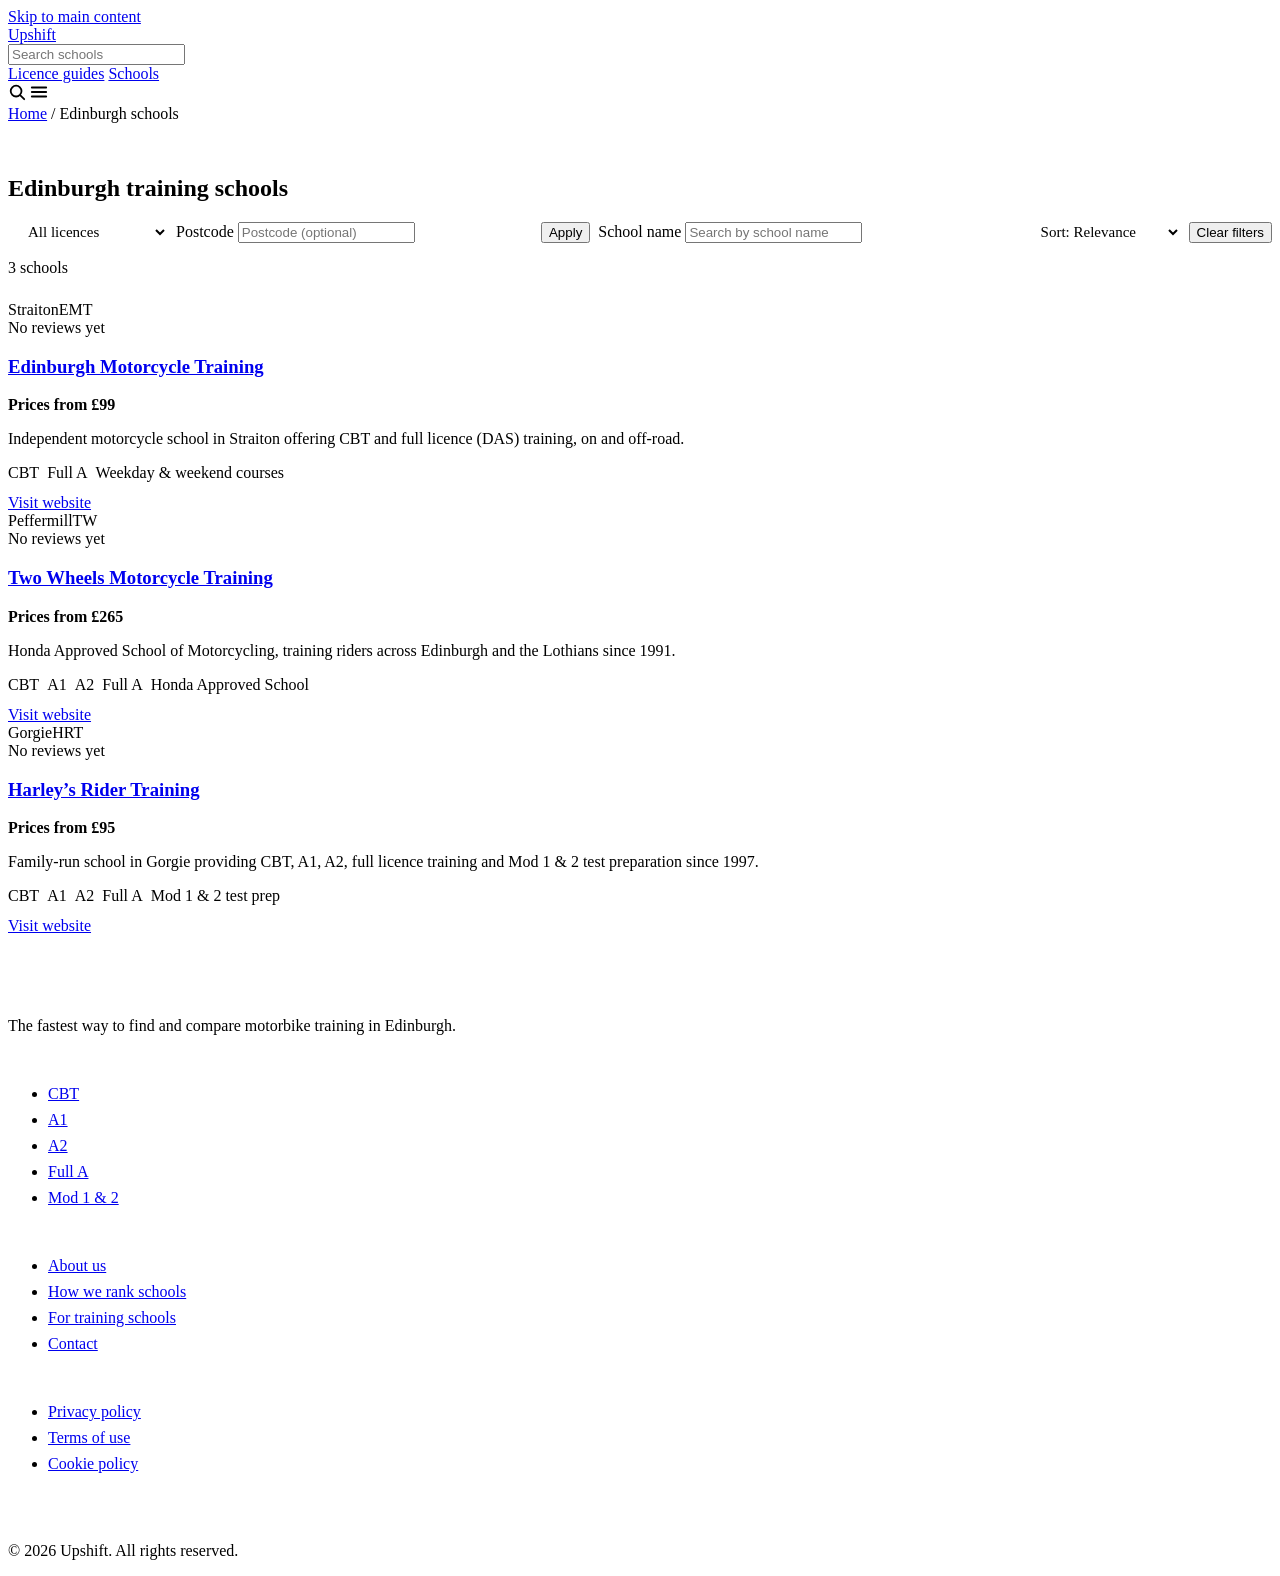
==== schools.html @ fca2af29 "Apply e-commerce/NNG UX audit fixes: prices, nav label, CTAs Full pass comparing every page against " ====
<!DOCTYPE html>
<html lang="en">
<head>
<meta charset="UTF-8">
<meta name="viewport" content="width=device-width, initial-scale=1">
<title>Edinburgh motorbike training schools — Upshift</title>
<meta name="description" content="Compare every CBT, A1, A2 and Full A motorcycle course in Edinburgh. Filter by licence, postcode or school name — real schools, real prices.">
<link rel="icon" href="favicon.svg" type="image/svg+xml">
<link rel="canonical" href="https://getonbikes.vercel.app/schools.html">
<meta property="og:type" content="website">
<meta property="og:site_name" content="Upshift">
<meta property="og:title" content="Edinburgh motorbike training schools — Upshift">
<meta property="og:description" content="Compare every CBT, A1, A2 and Full A motorcycle course in Edinburgh. Filter by licence, postcode or school name — real schools, real prices.">
<meta property="og:url" content="https://getonbikes.vercel.app/schools.html">
<meta property="og:image" content="https://getonbikes.vercel.app/og-image.png">
<meta name="twitter:card" content="summary_large_image">
<meta name="twitter:title" content="Edinburgh motorbike training schools — Upshift">
<meta name="twitter:description" content="Compare every CBT, A1, A2 and Full A motorcycle course in Edinburgh. Filter by licence, postcode or school name — real schools, real prices.">
<meta name="twitter:image" content="https://getonbikes.vercel.app/og-image.png">
<link rel="stylesheet" href="css/style.css">
<style>
  .filter-bar { display: flex; align-items: center; gap: 8px; flex-wrap: wrap; }
  .filter-bar__licence, .filter-bar__sort { min-width: 160px; }
  .filter-bar__licence select, .filter-bar__sort select {
    width: 100%;
    height: 100%;
    border: none;
    background: transparent;
    padding: 0 16px;
    font-size: 0.9375rem;
    font-family: inherit;
    color: var(--text);
    outline: none;
  }
  .filter-bar__name { flex: 1; min-width: 200px; margin: 0; }
  .postcode-form { display: flex; align-items: center; gap: 8px; flex: 1; min-width: 240px; }
  .postcode-form .hero-search { flex: 1; }
  .field-error { color: var(--text-2); font-size: 0.8125rem; margin-top: 8px; }
  .chips-row { display: flex; flex-wrap: wrap; gap: 8px; margin: 14px 0 0; }
  .chips-row[hidden] { display: none; }
  .filter-chip {
    display: inline-flex;
    align-items: center;
    gap: 6px;
    background: var(--off);
    border: 1px solid var(--border);
    border-radius: var(--radius-pill);
    font-size: 0.8125rem;
    color: var(--text-2);
    padding: 4px 8px 4px 12px;
  }
  .filter-chip button {
    border: none;
    background: none;
    padding: 0;
    margin: 0;
    font-size: 1rem;
    line-height: 1;
    cursor: pointer;
    color: var(--text-2);
    font-family: inherit;
  }
  .filter-chip button:hover { color: var(--text); }
  .loading-indicator { color: var(--text-3); }
  .loading-indicator[hidden] { display: none; }
  .card-distance { font-size: 0.8125rem; color: var(--green); font-weight: 600; margin: 4px 0 0; }
  .card-distance--unavailable { color: var(--text-3); font-weight: 400; }
  .card-price { font-size: 1rem; font-weight: 700; color: var(--text); margin: 2px 0 0; }
</style>
</head>
<body>
<a href="#main-content" class="skip-link">Skip to main content</a>

<header class="navbar">
  <div class="container navbar__inner">
    <a href="index.html" class="navbar__logo"><span class="accent">Up</span>shift</a>

    <input type="checkbox" id="nav-search-toggle" class="navbar__toggle-checkbox" hidden>
    <input type="checkbox" id="nav-menu-toggle" class="navbar__toggle-checkbox" hidden>

    <div class="navbar-search navbar__search">
      <input type="text" class="navbar-search__input" id="nav-search-input" placeholder="Search schools" aria-label="Search schools">
    </div>

    <nav class="navbar__links">
      <a href="pages/licence-guide.html">Licence guides</a>
      <a href="schools.html">Schools</a>
    </nav>

    <div class="navbar__mobile-icons">
      <label for="nav-search-toggle" class="navbar__icon-btn" aria-label="Search"><svg width="18" height="18" viewBox="0 0 20 20" fill="none" stroke="currentColor" stroke-width="2" stroke-linecap="round"><circle cx="9" cy="9" r="6"></circle><line x1="14" y1="14" x2="18" y2="18"></line></svg></label>
      <label for="nav-menu-toggle" class="navbar__icon-btn" aria-label="Menu"><svg width="18" height="18" viewBox="0 0 20 20" fill="none" stroke="currentColor" stroke-width="2" stroke-linecap="round"><line x1="2" y1="5" x2="18" y2="5"></line><line x1="2" y1="10" x2="18" y2="10"></line><line x1="2" y1="15" x2="18" y2="15"></line></svg></label>
    </div>
  </div>
</header>

<main id="main-content">

<div class="breadcrumb">
  <div class="container">
    <a href="index.html">Home</a> / Edinburgh schools
  </div>
</div>

<section style="padding: 32px 0 0;">
  <div class="container">
    <h1>Edinburgh training schools</h1>

    <div class="filter-bar" style="margin-top:20px;">
      <div class="hero-search filter-bar__licence">
        <select id="filter-licence" aria-label="Filter by licence">
          <option value="">All licences</option>
          <option value="cbt">CBT</option>
          <option value="a1">A1</option>
          <option value="a2">A2</option>
          <option value="full-a">Full A</option>
        </select>
      </div>

      <form class="postcode-form" id="postcode-form" autocomplete="off">
        <div class="hero-search">
          <label for="filter-postcode" class="sr-only">Postcode</label>
          <input type="text" class="hero-search__input" id="filter-postcode" placeholder="Postcode (optional)">
        </div>
        <button type="submit" class="btn btn--outline btn--sm">Apply</button>
      </form>

      <div class="hero-search filter-bar__name">
        <label for="filter-name" class="sr-only">School name</label>
        <input type="text" class="hero-search__input" id="filter-name" placeholder="Search by school name">
      </div>

      <div class="hero-search filter-bar__sort">
        <select id="filter-sort" aria-label="Sort by">
          <option value="relevance">Sort: Relevance</option>
          <option value="price">Sort: Price</option>
          <option value="distance">Sort: Distance</option>
          <option value="name">Sort: Name</option>
        </select>
      </div>

      <button type="button" class="btn btn--ghost btn--sm" id="filter-clear">Clear filters</button>
    </div>

    <p class="field-error" id="postcode-error" hidden></p>
    <p class="loading-indicator text-body-sm" id="loading-indicator" hidden>Finding distances…</p>

    <div class="chips-row" id="chips-row" hidden></div>

    <p class="text-body-sm" style="color:var(--text-2); margin: 16px 0 24px;" id="results-desc">3 schools</p>
  </div>
</section>

<section style="padding: 0 0 48px;">
  <div class="container">
    <div class="listing-list" id="listings"></div>

    <div id="empty-state" style="text-align:center; padding:24px 0 0;" hidden>
      <p class="text-body-sm" style="color:var(--text-2); margin: 0 0 16px;">No schools match your filters.</p>
      <button type="button" class="btn btn--outline btn--sm" id="empty-clear">Clear filters</button>
    </div>
  </div>
</section>

</main>
<footer class="footer">
  <div class="container footer__grid">
    <div>
      <p class="text-label" style="color:#fff; margin: 0 0 12px;"><span class="accent">Up</span>shift</p>
      <p class="text-body-sm">The fastest way to find and compare motorbike training in Edinburgh.</p>
    </div>
    <div>
      <p class="text-label" style="color:#fff; margin: 0 0 12px;">Licences</p>
      <ul style="display:flex; flex-direction:column; gap:8px;">
        <li><a href="pages/licence-guide.html#cbt" class="text-body-sm">CBT</a></li>
        <li><a href="pages/licence-guide.html#a1" class="text-body-sm">A1</a></li>
        <li><a href="pages/licence-guide.html#a2" class="text-body-sm">A2</a></li>
        <li><a href="pages/licence-guide.html#full-a" class="text-body-sm">Full A</a></li>
        <li><a href="pages/licence-guide.html#mod-1-2" class="text-body-sm">Mod 1 &amp; 2</a></li>
      </ul>
    </div>
    <div>
      <p class="text-label" style="color:#fff; margin: 0 0 12px;">Company</p>
      <ul style="display:flex; flex-direction:column; gap:8px;">
        <li><a href="pages/about-us.html" class="text-body-sm">About us</a></li>
        <li><a href="pages/how-we-rank-schools.html" class="text-body-sm">How we rank schools</a></li>
        <li><a href="pages/list-your-school.html" class="text-body-sm">For training schools</a></li>
        <li><a href="pages/contact-us.html" class="text-body-sm">Contact</a></li>
      </ul>
    </div>
    <div>
      <p class="text-label" style="color:#fff; margin: 0 0 12px;">Legal</p>
      <ul style="display:flex; flex-direction:column; gap:8px;">
        <li><a href="pages/privacy-policy.html" class="text-body-sm">Privacy policy</a></li>
        <li><a href="pages/terms-of-use.html" class="text-body-sm">Terms of use</a></li>
        <li><a href="pages/cookie-policy.html" class="text-body-sm">Cookie policy</a></li>
      </ul>
    </div>
  </div>
  <div class="container" style="border-top: 1px solid rgba(255,255,255,0.15); margin-top: 32px; padding-top: 20px;">
    <p class="text-fine">© 2026 Upshift. All rights reserved.</p>
  </div>
</footer>

<script src="js/schools-data.js"></script>
<script src="js/schools.js"></script>
<script>
(function () {
  var licenceSelect = document.getElementById('filter-licence');
  var postcodeForm = document.getElementById('postcode-form');
  var postcodeInput = document.getElementById('filter-postcode');
  var postcodeError = document.getElementById('postcode-error');
  var nameInput = document.getElementById('filter-name');
  var sortSelect = document.getElementById('filter-sort');
  var clearBtn = document.getElementById('filter-clear');
  var emptyClearBtn = document.getElementById('empty-clear');
  var loadingIndicator = document.getElementById('loading-indicator');
  var chipsRow = document.getElementById('chips-row');
  var resultsDesc = document.getElementById('results-desc');
  var listings = document.getElementById('listings');
  var emptyState = document.getElementById('empty-state');
  var navInput = document.getElementById('nav-search-input');

  var CITY = 'edinburgh';
  var distanceById = null; // Map<school.id, milesOrNull>, set once a postcode resolves
  var appliedPostcode = ''; // last postcode that was actually geocoded (may differ from the input's live value)

  function render() {
    var criteria = { city: CITY, licence: licenceSelect.value, q: nameInput.value };
    var filtered = Schools.filterSchools(SCHOOLS, criteria);
    var sorted = Schools.sortSchools(filtered, {
      sortBy: sortSelect.value,
      distanceById: distanceById,
      activeLicence: licenceSelect.value
    });

    listings.innerHTML = '';
    sorted.forEach(function (school) {
      listings.appendChild(Schools.renderListingCard(school, {
        activeLicence: licenceSelect.value,
        distanceById: distanceById
      }));
    });

    emptyState.hidden = sorted.length !== 0;
    resultsDesc.textContent = sorted.length + (sorted.length === 1 ? ' school' : ' schools') +
      (licenceSelect.value ? ' teaching ' + Schools.LICENCE_LABELS[licenceSelect.value] : '');

    renderChips();
    syncUrl();
  }

  function renderChips() {
    var chips = [];
    if (licenceSelect.value) {
      chips.push({ label: Schools.LICENCE_LABELS[licenceSelect.value], clear: function () { licenceSelect.value = ''; render(); } });
    }
    if (appliedPostcode) {
      chips.push({ label: appliedPostcode, clear: function () {
        appliedPostcode = '';
        postcodeInput.value = '';
        distanceById = null;
        postcodeError.hidden = true;
        render();
      } });
    }
    if (nameInput.value.trim()) {
      var q = nameInput.value.trim();
      chips.push({ label: '"' + q + '"', clear: function () { nameInput.value = ''; render(); } });
    }

    chipsRow.innerHTML = '';
    chips.forEach(function (chip) {
      var el = document.createElement('span');
      el.className = 'filter-chip';
      var text = document.createElement('span');
      text.textContent = chip.label;
      var btn = document.createElement('button');
      btn.type = 'button';
      btn.setAttribute('aria-label', 'Remove filter: ' + chip.label);
      btn.textContent = '×';
      btn.addEventListener('click', chip.clear);
      el.appendChild(text);
      el.appendChild(btn);
      chipsRow.appendChild(el);
    });
    chipsRow.hidden = chips.length === 0;
  }

  function syncUrl() {
    var qs = Schools.toQueryString({
      city: CITY,
      licence: licenceSelect.value,
      postcode: appliedPostcode,
      q: nameInput.value.trim(),
      sort: sortSelect.value !== 'relevance' ? sortSelect.value : ''
    });
    history.replaceState(null, '', 'schools.html' + (qs ? '?' + qs : ''));
  }

  function applyPostcode(postcode) {
    postcodeError.hidden = true;

    if (!postcode) {
      appliedPostcode = '';
      distanceById = null;
      render();
      return;
    }

    if (!Schools.isPostcodeLike(postcode)) {
      postcodeError.textContent = '"' + postcode + '" doesn’t look like a UK postcode. Try a full postcode (EH11 3XX) or area code (EH11).';
      postcodeError.hidden = false;
      appliedPostcode = '';
      distanceById = null;
      render();
      return;
    }

    loadingIndicator.hidden = false;
    Schools.geocode(postcode).then(function (origin) {
      if (postcodeInput.value.trim() !== postcode) return; // input changed while waiting
      loadingIndicator.hidden = true;

      if (!origin) {
        postcodeError.textContent = 'Couldn’t find "' + postcode + '" — double-check it and try again.';
        postcodeError.hidden = false;
        appliedPostcode = '';
        distanceById = null;
        render();
        return;
      }

      appliedPostcode = postcode;
      Schools.computeDistances(SCHOOLS, origin).then(function (map) {
        if (postcodeInput.value.trim() !== postcode) return;
        distanceById = map;
        render();
      });
    });
  }

  // -- Wiring --------------------------------------------------------------
  licenceSelect.addEventListener('change', render);
  sortSelect.addEventListener('change', render);

  var nameDebounce = null;
  nameInput.addEventListener('input', function () {
    clearTimeout(nameDebounce);
    nameDebounce = setTimeout(render, 150);
  });

  postcodeForm.addEventListener('submit', function (e) {
    e.preventDefault();
    applyPostcode(postcodeInput.value.trim());
  });

  function clearAll() {
    licenceSelect.value = '';
    postcodeInput.value = '';
    nameInput.value = '';
    sortSelect.value = 'relevance';
    appliedPostcode = '';
    distanceById = null;
    postcodeError.hidden = true;
    render();
  }
  clearBtn.addEventListener('click', clearAll);
  emptyClearBtn.addEventListener('click', clearAll);

  if (navInput) {
    navInput.addEventListener('keydown', function (e) {
      if (e.key !== 'Enter') return;
      e.preventDefault();
      nameInput.value = navInput.value;
      navInput.value = '';
      render();
    });
  }

  // -- Initial state from URL ----------------------------------------------
  var initial = Schools.parseQueryString(location.search);
  licenceSelect.value = initial.licence;
  nameInput.value = initial.q;
  sortSelect.value = initial.sort;
  postcodeInput.value = initial.postcode;

  if (initial.postcode) {
    applyPostcode(initial.postcode);
  } else {
    render();
  }
})();
</script>

</body>
</html>
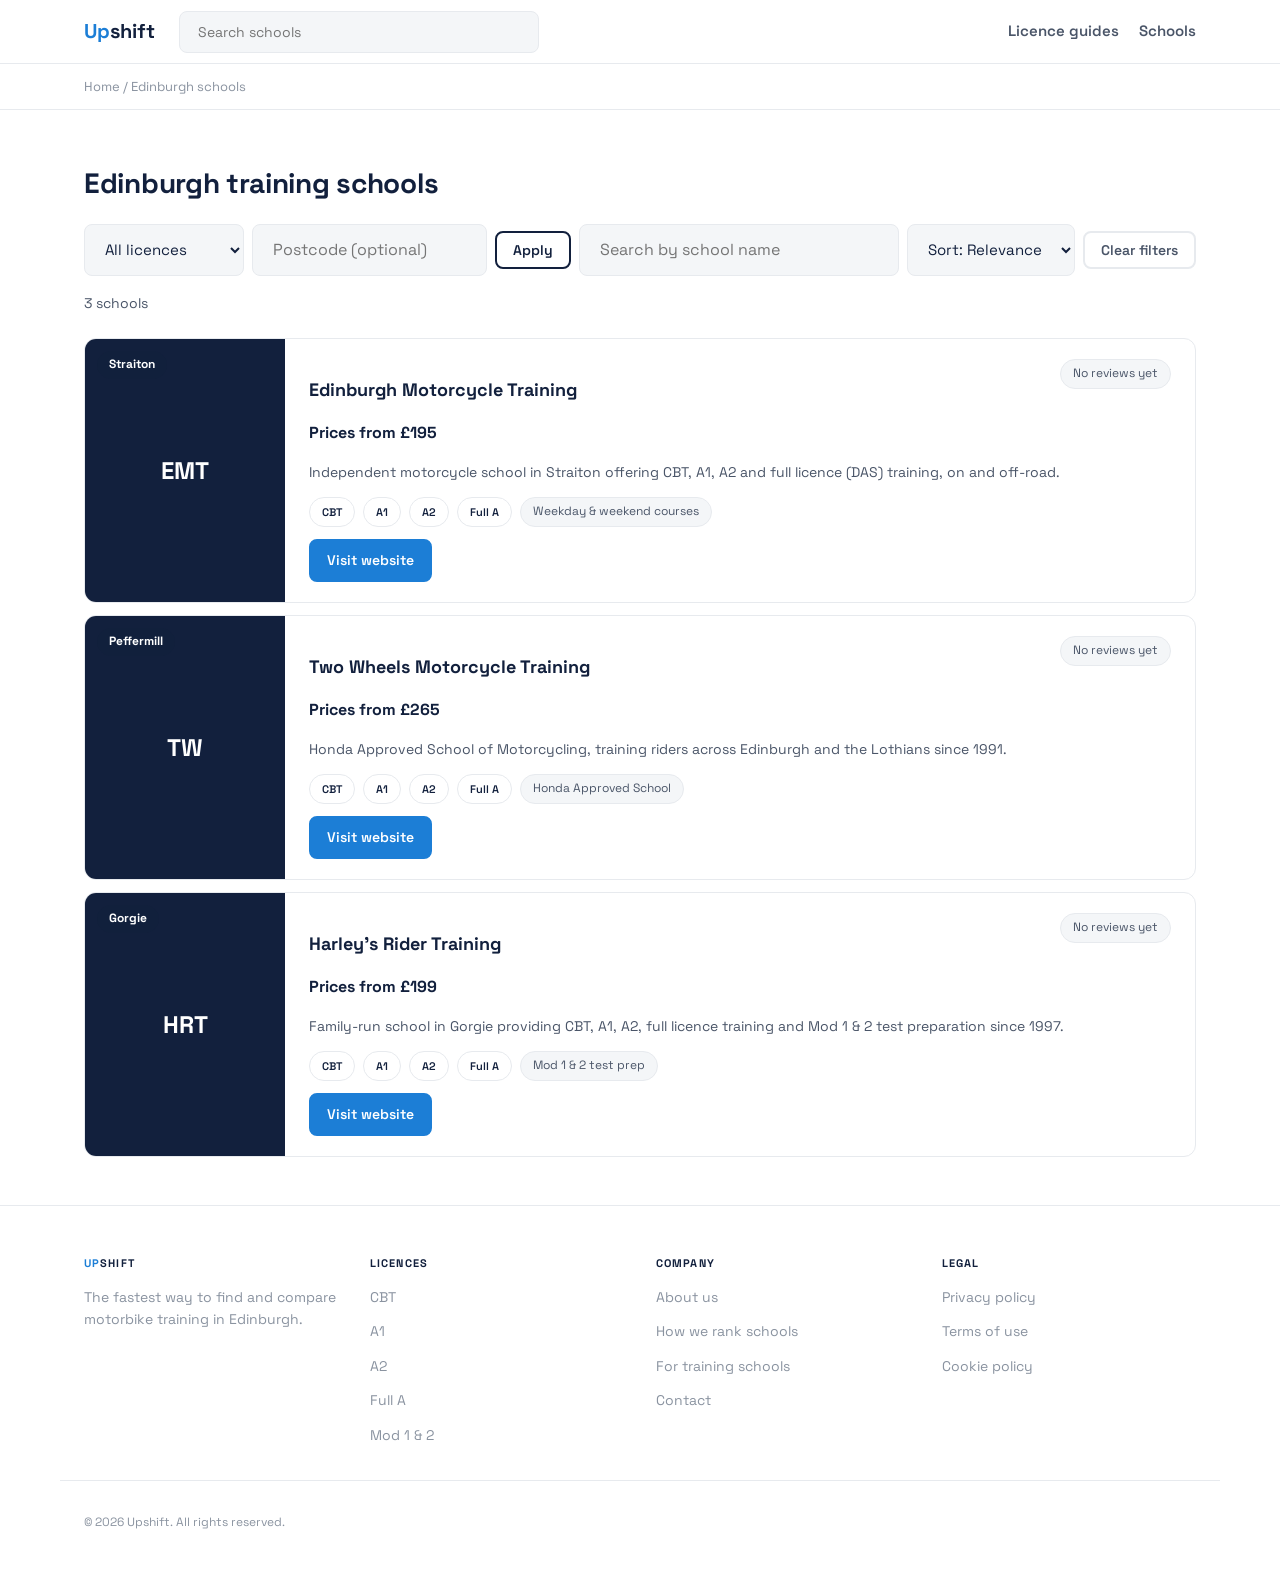
==== commit 2991e82b: "Test new visual design system: "Carwow-style" (v2) Applies the uploaded Design__Carwowstyle.md as a " ====
--- a/schools.html
+++ b/schools.html
@@ -166,11 +166,11 @@
 <footer class="footer">
   <div class="container footer__grid">
     <div>
-      <p class="text-label" style="color:#fff; margin: 0 0 12px;"><span class="accent">Up</span>shift</p>
+      <p class="text-label" style="color:var(--text); margin: 0 0 12px;"><span class="accent">Up</span>shift</p>
       <p class="text-body-sm">The fastest way to find and compare motorbike training in Edinburgh.</p>
     </div>
     <div>
-      <p class="text-label" style="color:#fff; margin: 0 0 12px;">Licences</p>
+      <p class="text-label" style="color:var(--text); margin: 0 0 12px;">Licences</p>
       <ul style="display:flex; flex-direction:column; gap:8px;">
         <li><a href="pages/licence-guide.html#cbt" class="text-body-sm">CBT</a></li>
         <li><a href="pages/licence-guide.html#a1" class="text-body-sm">A1</a></li>
@@ -180,7 +180,7 @@
       </ul>
     </div>
     <div>
-      <p class="text-label" style="color:#fff; margin: 0 0 12px;">Company</p>
+      <p class="text-label" style="color:var(--text); margin: 0 0 12px;">Company</p>
       <ul style="display:flex; flex-direction:column; gap:8px;">
         <li><a href="pages/about-us.html" class="text-body-sm">About us</a></li>
         <li><a href="pages/how-we-rank-schools.html" class="text-body-sm">How we rank schools</a></li>
@@ -189,7 +189,7 @@
       </ul>
     </div>
     <div>
-      <p class="text-label" style="color:#fff; margin: 0 0 12px;">Legal</p>
+      <p class="text-label" style="color:var(--text); margin: 0 0 12px;">Legal</p>
       <ul style="display:flex; flex-direction:column; gap:8px;">
         <li><a href="pages/privacy-policy.html" class="text-body-sm">Privacy policy</a></li>
         <li><a href="pages/terms-of-use.html" class="text-body-sm">Terms of use</a></li>
@@ -197,7 +197,7 @@
       </ul>
     </div>
   </div>
-  <div class="container" style="border-top: 1px solid rgba(255,255,255,0.15); margin-top: 32px; padding-top: 20px;">
+  <div class="container" style="border-top: 1px solid var(--border); margin-top: 32px; padding-top: 20px;">
     <p class="text-fine">© 2026 Upshift. All rights reserved.</p>
   </div>
 </footer>
--- a/css/style.css
+++ b/css/style.css
@@ -0,0 +1,927 @@
+/* ==========================================================================
+   Upshift — Design System (v2: "Carwow-style")
+   Single shared stylesheet. All tokens as CSS custom properties.
+   See /design.md for the full spec this file implements.
+
+   Token NAMES are kept as-is from the v1 monochrome pass (--orange,
+   --text, --border, --off, --navy etc.) even though this palette maps to
+   a different semantic system (accent/ink/line/surface-alt) — every page
+   already references these names via var(), so changing values here
+   re-skins the whole site with zero HTML changes. Renaming would mean
+   touching every inline style="color:var(--orange)" for no visual gain.
+   ========================================================================== */
+
+/* --------------------------------------------------------------------------
+   Tokens
+   -------------------------------------------------------------------------- */
+:root {
+  /* Colour — single accent (light blue), ink greys, line/surface neutrals */
+  --orange: #1C7ED6;        /* = "accent" in design.md */
+  --orange-dark: #135A9E;   /* = "accent-hover" */
+  --orange-light: #E8F2FC;
+  --green: #1C7ED6;         /* ratings/positive indicators reuse the single accent — no separate success colour */
+  --green-light: #E8F2FC;
+  --text: #12203D;          /* = "ink" */
+  --text-2: #4A5568;        /* = "ink-soft" */
+  --text-3: #8A93A0;        /* = "ink-mute" (meta text, placeholders) */
+  --text-4: #5B6472;        /* = "ink-faint" (subtitles, descriptions) — extra tier vs v1, only text-2/text-3 existed before */
+  --white: #FFFFFF;
+  --off: #F4F6F8;           /* = "surface-alt" */
+  --border: #E7EAEE;        /* = "line" */
+  --border-hover: #C9D0D9;
+  --navy: #FFFFFF;          /* footer background — light footer in this system, not dark */
+
+  /* Licence badges: plain outlined boxes, no colour-per-licence coding (unchanged principle from v1) */
+  --licence-cbt-bg: #FFFFFF;
+  --licence-cbt-text: #12203D;
+  --licence-a1-bg: #FFFFFF;
+  --licence-a1-text: #12203D;
+  --licence-a2-bg: #FFFFFF;
+  --licence-a2-text: #12203D;
+  --licence-fulla-bg: #FFFFFF;
+  --licence-fulla-text: #12203D;
+  --licence-mod-bg: #FFFFFF;
+  --licence-mod-text: #12203D;
+
+  /* Radius — rounded rectangles, not square, not fully pill for buttons/search */
+  --radius-sm: 6px;
+  --radius-md: 8px;
+  --radius-lg: 10px;
+  --radius-xl: 12px;
+  --radius-pill: 999px;   /* true pill — small chips/tag badges only */
+  --radius-btn: 8px;      /* buttons + search bar — "rounded rectangle," not pill, per design.md */
+
+  /* Spacing scale */
+  --space-1: 4px;
+  --space-2: 8px;
+  --space-3: 12px;
+  --space-4: 16px;
+  --space-5: 20px;
+  --space-6: 24px;
+  --space-7: 28px;
+  --space-8: 32px;
+  --space-9: 40px;
+  --space-10: 48px;
+  --space-11: 56px;
+  --space-12: 64px;
+
+  /* Shadows — flat, no elevation (unchanged: borders do all the separation work) */
+  --shadow-sm: none;
+  --shadow-md: none;
+  --shadow-hover: none;
+
+  /* Typography */
+  --font-stack: 'Space Grotesk', -apple-system, BlinkMacSystemFont, 'Segoe UI', Helvetica, Arial, sans-serif;
+}
+
+/* Space Grotesk, self-hosted (not linked to Google's CDN — avoids a
+   third-party request that would sit oddly next to the Cookie Policy's
+   "no third-party trackers" claim). One variable-font file covers the
+   whole 400–700 weight range used sitewide; Space Grotesk doesn't ship
+   an 800 cut, so anywhere the design calls for 800 (step numerals,
+   licence-guide codes) uses 700, the heaviest available weight, instead. */
+@font-face {
+  font-family: 'Space Grotesk';
+  src: url('../assets/fonts/space-grotesk-latin.woff2') format('woff2');
+  font-weight: 400 700;
+  font-style: normal;
+  font-display: swap;
+}
+
+/* --------------------------------------------------------------------------
+   Reset & base
+   -------------------------------------------------------------------------- */
+*,
+*::before,
+*::after {
+  box-sizing: border-box;
+}
+
+html,
+body {
+  margin: 0;
+  padding: 0;
+}
+
+body {
+  font-family: var(--font-stack);
+  font-weight: 400;
+  color: var(--text);
+  background: var(--white);
+  line-height: 1.65;
+  -webkit-font-smoothing: antialiased;
+}
+
+img {
+  max-width: 100%;
+  display: block;
+}
+
+a {
+  color: inherit;
+  text-decoration: none;
+}
+
+/* v1 forced an always-on underline here because the monochrome pass had
+   no colour to distinguish links with. Now that --orange is a real
+   accent colour, colour alone is a legitimate, standard differentiator
+   (this was the exact "revisit" flagged when that rule was written) —
+   underline moves to hover only, as a secondary non-colour signal. */
+a[style*="var(--orange)"]:hover {
+  text-decoration: underline;
+}
+
+.accent {
+  color: var(--orange);
+}
+
+.sr-only {
+  position: absolute;
+  width: 1px;
+  height: 1px;
+  padding: 0;
+  margin: -1px;
+  overflow: hidden;
+  clip: rect(0, 0, 0, 0);
+  white-space: nowrap;
+  border: 0;
+}
+
+.skip-link {
+  position: absolute;
+  top: -48px;
+  left: 8px;
+  z-index: 1000;
+  background: var(--text);
+  color: var(--white);
+  padding: 10px 18px;
+  font-weight: 700;
+  font-size: 0.9375rem;
+  transition: top 0.15s ease;
+}
+
+.skip-link:focus {
+  top: 8px;
+  outline: 2px solid var(--white);
+  outline-offset: 2px;
+}
+
+ul,
+ol {
+  list-style: none;
+  margin: 0;
+  padding: 0;
+}
+
+button {
+  font-family: inherit;
+  cursor: pointer;
+}
+
+/* --------------------------------------------------------------------------
+   Typography scale
+   -------------------------------------------------------------------------- */
+.text-display {
+  font-size: 2.25rem;
+  font-weight: 800;
+  letter-spacing: -0.5px;
+  line-height: 1.2;
+}
+
+h1,
+.text-h1 {
+  font-size: 1.75rem;
+  font-weight: 800;
+  letter-spacing: -0.3px;
+  line-height: 1.25;
+}
+
+h2,
+.text-h2 {
+  font-size: 1.375rem;
+  font-weight: 700;
+  line-height: 1.3;
+}
+
+h3,
+.text-h3 {
+  font-size: 1.125rem;
+  font-weight: 700;
+  line-height: 1.4;
+}
+
+p,
+.text-body {
+  font-size: 1rem;
+  font-weight: 400;
+  line-height: 1.65;
+}
+
+.text-body-sm {
+  font-size: 0.875rem;
+  font-weight: 400;
+  line-height: 1.6;
+}
+
+.text-label {
+  font-size: 0.6875rem;
+  font-weight: 700;
+  letter-spacing: 0.1em;
+  text-transform: uppercase;
+}
+
+.text-fine {
+  font-size: 0.75rem;
+  font-weight: 400;
+  line-height: 1.5;
+}
+
+.text-semibold {
+  font-weight: 600;
+}
+
+/* Rule: sentence case everywhere; uppercase reserved for labels/eyebrows;
+   never bold (700+) for body copy. */
+
+/* --------------------------------------------------------------------------
+   Layout
+   -------------------------------------------------------------------------- */
+.container {
+  max-width: 1160px;
+  margin: 0 auto;
+  padding: 0 24px;
+}
+
+.page-layout {
+  display: grid;
+  grid-template-columns: 1fr 280px;
+  gap: 24px;
+}
+
+.listing-list {
+  display: flex;
+  flex-direction: column;
+  gap: 12px;
+  width: 100%;
+}
+
+.licence-grid {
+  display: grid;
+  grid-template-columns: repeat(auto-fill, minmax(155px, 1fr));
+  gap: 10px;
+}
+
+.region-pills {
+  display: flex;
+  flex-wrap: wrap;
+  gap: 8px;
+}
+
+.trust-band-grid {
+  display: grid;
+  grid-template-columns: repeat(4, 1fr);
+}
+
+.trust-band-grid > div {
+  text-align: center;
+}
+
+/* --------------------------------------------------------------------------
+   Rating bubble
+   -------------------------------------------------------------------------- */
+.rating-bubble {
+  border-radius: 0;
+  background: var(--green);
+  color: #fff;
+  font-weight: 700;
+  display: inline-flex;
+  align-items: center;
+  justify-content: center;
+  flex-shrink: 0;
+}
+
+.rating-bubble--sm {
+  width: 34px;
+  height: 34px;
+  font-size: 0.875rem;
+}
+
+.rating-bubble--md {
+  width: 44px;
+  height: 44px;
+  font-size: 1rem;
+}
+
+.rating-bubble--lg {
+  width: 56px;
+  height: 56px;
+  font-size: 1.25rem;
+}
+
+/* --------------------------------------------------------------------------
+   Buttons
+   -------------------------------------------------------------------------- */
+.btn {
+  display: inline-flex;
+  align-items: center;
+  justify-content: center;
+  border-radius: var(--radius-btn);
+  font-weight: 600;
+  border: 2px solid transparent;
+  padding: 11px 22px;
+  font-size: 0.9375rem;
+  transition: background-color 0.15s ease, border-color 0.15s ease, color 0.15s ease;
+}
+
+.btn--sm {
+  padding: 8px 16px;
+  font-size: 0.875rem;
+}
+
+.btn--primary {
+  background: var(--orange);
+  color: #fff;
+  border-color: var(--orange);
+}
+
+.btn--primary:hover {
+  background: var(--orange-dark);
+  border-color: var(--orange-dark);
+}
+
+.btn--green {
+  background: var(--green);
+  color: #fff;
+  border-color: var(--green);
+}
+
+.btn--outline {
+  background: transparent;
+  color: var(--text);
+  border-color: var(--text);
+}
+
+.btn--ghost {
+  background: transparent;
+  color: var(--text-2);
+  border-color: var(--border);
+}
+
+/* --------------------------------------------------------------------------
+   Listing card
+   -------------------------------------------------------------------------- */
+.listing-card {
+  display: grid;
+  grid-template-columns: 200px 1fr;
+  border: 1px solid var(--border);
+  border-radius: var(--radius-xl);
+  background: var(--white);
+  overflow: hidden;
+  transition: box-shadow 0.15s ease, border-color 0.15s ease;
+}
+
+.listing-card:hover {
+  background: var(--off);
+}
+
+.listing-card__image {
+  position: relative;
+  min-height: 160px;
+  background: var(--text);
+  display: flex;
+  align-items: center;
+  justify-content: center;
+  color: #fff;
+  font-weight: 800;
+  font-size: 1.5rem;
+}
+
+.listing-card__rank {
+  position: absolute;
+  top: 12px;
+  left: 12px;
+  background: rgba(18, 32, 61, 0.7);
+  color: #fff;
+  border-radius: var(--radius-pill);
+  padding: 4px 12px;
+  font-size: 0.75rem;
+  font-weight: 700;
+}
+
+.listing-card__badge {
+  position: absolute;
+  bottom: 12px;
+  left: 12px;
+  background: var(--green);
+  color: #fff;
+  border-radius: var(--radius-pill);
+  padding: 4px 12px;
+  font-size: 0.6875rem;
+  font-weight: 700;
+}
+
+.listing-card__content {
+  position: relative;
+  padding: 20px 76px 20px 24px;
+}
+
+.listing-card__rating {
+  position: absolute;
+  top: 20px;
+  right: 24px;
+}
+
+/* --------------------------------------------------------------------------
+   Licence badges
+   -------------------------------------------------------------------------- */
+.licence-badge {
+  display: inline-flex;
+  align-items: center;
+  border: 1px solid var(--border);
+  border-radius: var(--radius-pill);
+  font-size: 0.6875rem;
+  font-weight: 600;
+  padding: 4px 12px;
+}
+
+.licence-badge--cbt {
+  background: var(--licence-cbt-bg);
+  color: var(--licence-cbt-text);
+}
+
+.licence-badge--a1 {
+  background: var(--licence-a1-bg);
+  color: var(--licence-a1-text);
+}
+
+.licence-badge--a2 {
+  background: var(--licence-a2-bg);
+  color: var(--licence-a2-text);
+}
+
+.licence-badge--full-a {
+  background: var(--licence-fulla-bg);
+  color: var(--licence-fulla-text);
+}
+
+.licence-badge--mod {
+  background: var(--licence-mod-bg);
+  color: var(--licence-mod-text);
+}
+
+/* --------------------------------------------------------------------------
+   Licence card (browse-by-licence grid tile)
+   -------------------------------------------------------------------------- */
+.licence-card {
+  display: flex;
+  flex-direction: column;
+  gap: 8px;
+  background: var(--white);
+  border: 1px solid var(--border);
+  border-radius: var(--radius-lg);
+  padding: 16px;
+  transition: box-shadow 0.15s ease, border-color 0.15s ease;
+}
+
+.licence-card:hover {
+  background: var(--off);
+}
+
+.licence-card__badge {
+  align-self: flex-start;
+}
+
+.licence-card__title {
+  font-size: 1rem;
+  font-weight: 700;
+  margin: 0;
+}
+
+.licence-card__desc {
+  font-size: 0.8125rem;
+  color: var(--text-2);
+  margin: 0;
+}
+
+.licence-card__count {
+  font-size: 0.75rem;
+  color: var(--text-3);
+  margin: auto 0 0;
+  padding-top: 8px;
+}
+
+/* --------------------------------------------------------------------------
+   Tags (course/feature tags)
+   -------------------------------------------------------------------------- */
+.tag {
+  display: inline-flex;
+  align-items: center;
+  background: var(--off);
+  border: 1px solid var(--border);
+  border-radius: var(--radius-pill);
+  font-size: 0.75rem;
+  color: var(--text-2);
+  padding: 4px 12px;
+}
+
+/* --------------------------------------------------------------------------
+   Region pill (clickable nav chip)
+   -------------------------------------------------------------------------- */
+.region-pill {
+  display: inline-flex;
+  align-items: center;
+  background: var(--white);
+  border: 1px solid var(--border);
+  border-radius: var(--radius-pill);
+  font-size: 0.875rem;
+  font-weight: 600;
+  color: var(--text-2);
+  padding: 8px 18px;
+  transition: border-color 0.15s ease, color 0.15s ease, background-color 0.15s ease;
+}
+
+.region-pill:hover {
+  border-color: var(--border-hover);
+  color: var(--text);
+  background: var(--off);
+}
+
+/* --------------------------------------------------------------------------
+   Search bars
+   -------------------------------------------------------------------------- */
+.hero-search {
+  display: flex;
+  align-items: center;
+  border: 1px solid var(--border);
+  border-radius: var(--radius-btn);
+  height: 52px;
+  background: var(--off);
+  box-shadow: var(--shadow-md);
+}
+
+.hero-search__input {
+  flex: 1;
+  border: none;
+  background: transparent;
+  padding: 0 20px;
+  font-size: 1rem;
+  font-family: inherit;
+  color: var(--text);
+  outline: none;
+}
+
+.hero-search__select {
+  min-width: 140px;
+  height: 100%;
+  border: none;
+  border-left: 1px solid var(--border);
+  background: transparent;
+  padding: 0 16px;
+  font-size: 0.9375rem;
+  font-family: inherit;
+  color: var(--text-2);
+  outline: none;
+}
+
+.hero-search__submit {
+  margin: 5px;
+}
+
+.navbar-search {
+  display: flex;
+  align-items: center;
+  background: var(--off);
+  border: 1px solid var(--border);
+  border-radius: var(--radius-btn);
+  height: 42px;
+  padding: 0 16px;
+}
+
+.navbar-search__input {
+  flex: 1;
+  border: none;
+  background: transparent;
+  font-size: 0.875rem;
+  font-family: inherit;
+  color: var(--text);
+  outline: none;
+}
+
+/* Both search containers already sit at max-contrast black borders at
+   rest, so a focus-time border-colour change would be invisible - an
+   outline (drawn outside the border, with a gap) is used instead. */
+.navbar-search:focus-within,
+.hero-search:focus-within {
+  outline: 2px solid var(--text);
+  outline-offset: 2px;
+}
+
+/* --------------------------------------------------------------------------
+   Content cards / sidebar cards
+   -------------------------------------------------------------------------- */
+.content-card {
+  background: var(--white);
+  border: 1px solid var(--border);
+  border-radius: var(--radius-xl);
+  padding: 24px;
+}
+
+.content-card__title {
+  font-size: 1.125rem;
+  font-weight: 700;
+  padding-bottom: 14px;
+  border-bottom: 1px solid var(--border);
+  margin: 0 0 16px;
+}
+
+.sidebar-card {
+  background: var(--white);
+  border: 1px solid var(--border);
+  border-radius: var(--radius-xl);
+  padding: 20px;
+}
+
+.sidebar-card__title {
+  font-size: 0.9375rem;
+  font-weight: 700;
+  padding-bottom: 14px;
+  border-bottom: 1px solid var(--border);
+  margin: 0 0 16px;
+}
+
+/* --------------------------------------------------------------------------
+   Navbar
+   -------------------------------------------------------------------------- */
+/* Anchor/scroll targets need to clear the sticky nav (64px) plus some
+   breathing room, or their heading lands hidden underneath it - applies to
+   both native #fragment jumps and JS .scrollIntoView() calls, since both
+   respect scroll-margin-top. */
+#top-schools,
+#cbt,
+#a1,
+#a2,
+#full-a,
+#mod-1-2,
+#main-content {
+  scroll-margin-top: 80px;
+}
+
+.navbar {
+  position: sticky;
+  top: 0;
+  z-index: 100;
+  height: 64px;
+  background: var(--white);
+  border-bottom: 1px solid var(--border);
+  box-shadow: var(--shadow-sm);
+}
+
+.navbar__inner {
+  position: relative;
+  height: 100%;
+  display: flex;
+  align-items: center;
+  gap: 24px;
+}
+
+.navbar__toggle-checkbox {
+  display: none;
+}
+
+.navbar__mobile-icons {
+  display: none;
+}
+
+.navbar__icon-btn {
+  display: flex;
+  align-items: center;
+  justify-content: center;
+  width: 40px;
+  height: 40px;
+  border: 1px solid var(--border);
+  background: var(--white);
+  color: var(--text);
+  cursor: pointer;
+}
+
+.navbar__logo {
+  font-weight: 800;
+  font-size: 1.25rem;
+  color: var(--text);
+}
+
+.navbar__search {
+  flex: 1;
+  max-width: 360px;
+}
+
+.navbar__links {
+  display: flex;
+  align-items: center;
+  gap: 20px;
+  margin-left: auto;
+  font-size: 0.9375rem;
+  font-weight: 600;
+  color: var(--text-2);
+}
+
+/* --------------------------------------------------------------------------
+   Hero
+   -------------------------------------------------------------------------- */
+.hero {
+  background: var(--white);
+  padding: 56px 0 44px;
+  border-bottom: 1px solid var(--border);
+}
+
+.hero__eyebrow {
+  color: var(--text-3);
+  margin-bottom: 12px;
+}
+
+.hero__subtitle {
+  color: var(--text-4);
+  margin: 12px 0 24px;
+}
+
+.hero__stats {
+  display: flex;
+  gap: 32px;
+  margin-top: 24px;
+}
+
+/* --------------------------------------------------------------------------
+   Trust band
+   -------------------------------------------------------------------------- */
+.trust-band {
+  background: var(--off);
+  border-bottom: 1px solid var(--border);
+  padding: 20px 0;
+}
+
+/* --------------------------------------------------------------------------
+   Breadcrumb
+   -------------------------------------------------------------------------- */
+.breadcrumb {
+  background: var(--white);
+  border-bottom: 1px solid var(--border);
+  padding: 12px 0;
+  font-size: 0.8125rem;
+  color: var(--text-3);
+}
+
+.breadcrumb a:hover {
+  color: var(--text-2);
+}
+
+/* --------------------------------------------------------------------------
+   School hero band
+   -------------------------------------------------------------------------- */
+.school-hero {
+  background: var(--white);
+  border-bottom: 1px solid var(--border);
+  padding: 28px 0;
+}
+
+.school-hero__inner {
+  display: flex;
+  align-items: center;
+  gap: 20px;
+}
+
+.school-hero__logo {
+  width: 64px;
+  height: 64px;
+  flex-shrink: 0;
+  border-radius: var(--radius-xl);
+  background: var(--text);
+  display: flex;
+  align-items: center;
+  justify-content: center;
+  color: #fff;
+  font-weight: 800;
+}
+
+.school-hero__meta {
+  flex: 1;
+}
+
+.school-hero__score {
+  flex-shrink: 0;
+}
+
+/* --------------------------------------------------------------------------
+   Page wrap (content area)
+   -------------------------------------------------------------------------- */
+.page-wrap {
+  background: var(--off);
+  padding: 28px 0 64px;
+}
+
+/* --------------------------------------------------------------------------
+   Footer
+   -------------------------------------------------------------------------- */
+.footer {
+  background: var(--navy);
+  color: var(--text-3);
+  border-top: 1px solid var(--border);
+  padding: 48px 0 28px;
+}
+
+.footer__grid {
+  display: grid;
+  grid-template-columns: repeat(4, 1fr);
+  gap: 32px;
+}
+
+.footer a:hover {
+  color: var(--text);
+}
+
+/* --------------------------------------------------------------------------
+   Breakpoints
+   -------------------------------------------------------------------------- */
+@media (max-width: 960px) {
+  .page-layout {
+    grid-template-columns: 1fr;
+  }
+
+  .trust-band-grid {
+    grid-template-columns: repeat(2, 1fr);
+  }
+
+  .footer__grid {
+    grid-template-columns: repeat(2, 1fr);
+  }
+}
+
+@media (max-width: 700px) {
+  .navbar__search,
+  .navbar__links {
+    display: none;
+  }
+
+  .navbar__mobile-icons {
+    display: flex;
+    gap: 10px;
+    margin-left: auto;
+  }
+
+  #nav-search-toggle:checked ~ .navbar__search {
+    display: flex;
+    position: absolute;
+    left: 0;
+    right: 0;
+    top: 100%;
+    max-width: none;
+    padding: 12px 24px;
+    background: var(--white);
+    border-bottom: 1px solid var(--border);
+  }
+
+  #nav-menu-toggle:checked ~ .navbar__links {
+    display: flex;
+    flex-direction: column;
+    align-items: flex-start;
+    position: absolute;
+    left: 0;
+    right: 0;
+    top: 100%;
+    gap: 16px;
+    padding: 20px 24px;
+    background: var(--white);
+    border-bottom: 1px solid var(--border);
+  }
+
+  .listing-card {
+    grid-template-columns: 1fr;
+  }
+
+  .hero-search {
+    height: auto;
+    flex-direction: column;
+    border-radius: var(--radius-lg);
+    padding: 8px;
+  }
+
+  .hero-search__input,
+  .hero-search__select {
+    width: 100%;
+    height: 44px;
+    border-left: none;
+    border-top: 1px solid var(--border);
+  }
+
+  .hero-search__input {
+    border-top: none;
+  }
+
+  .hero-search__submit {
+    width: 100%;
+    margin: 8px 0 0;
+  }
+
+  .footer__grid {
+    grid-template-columns: 1fr;
+  }
+}
